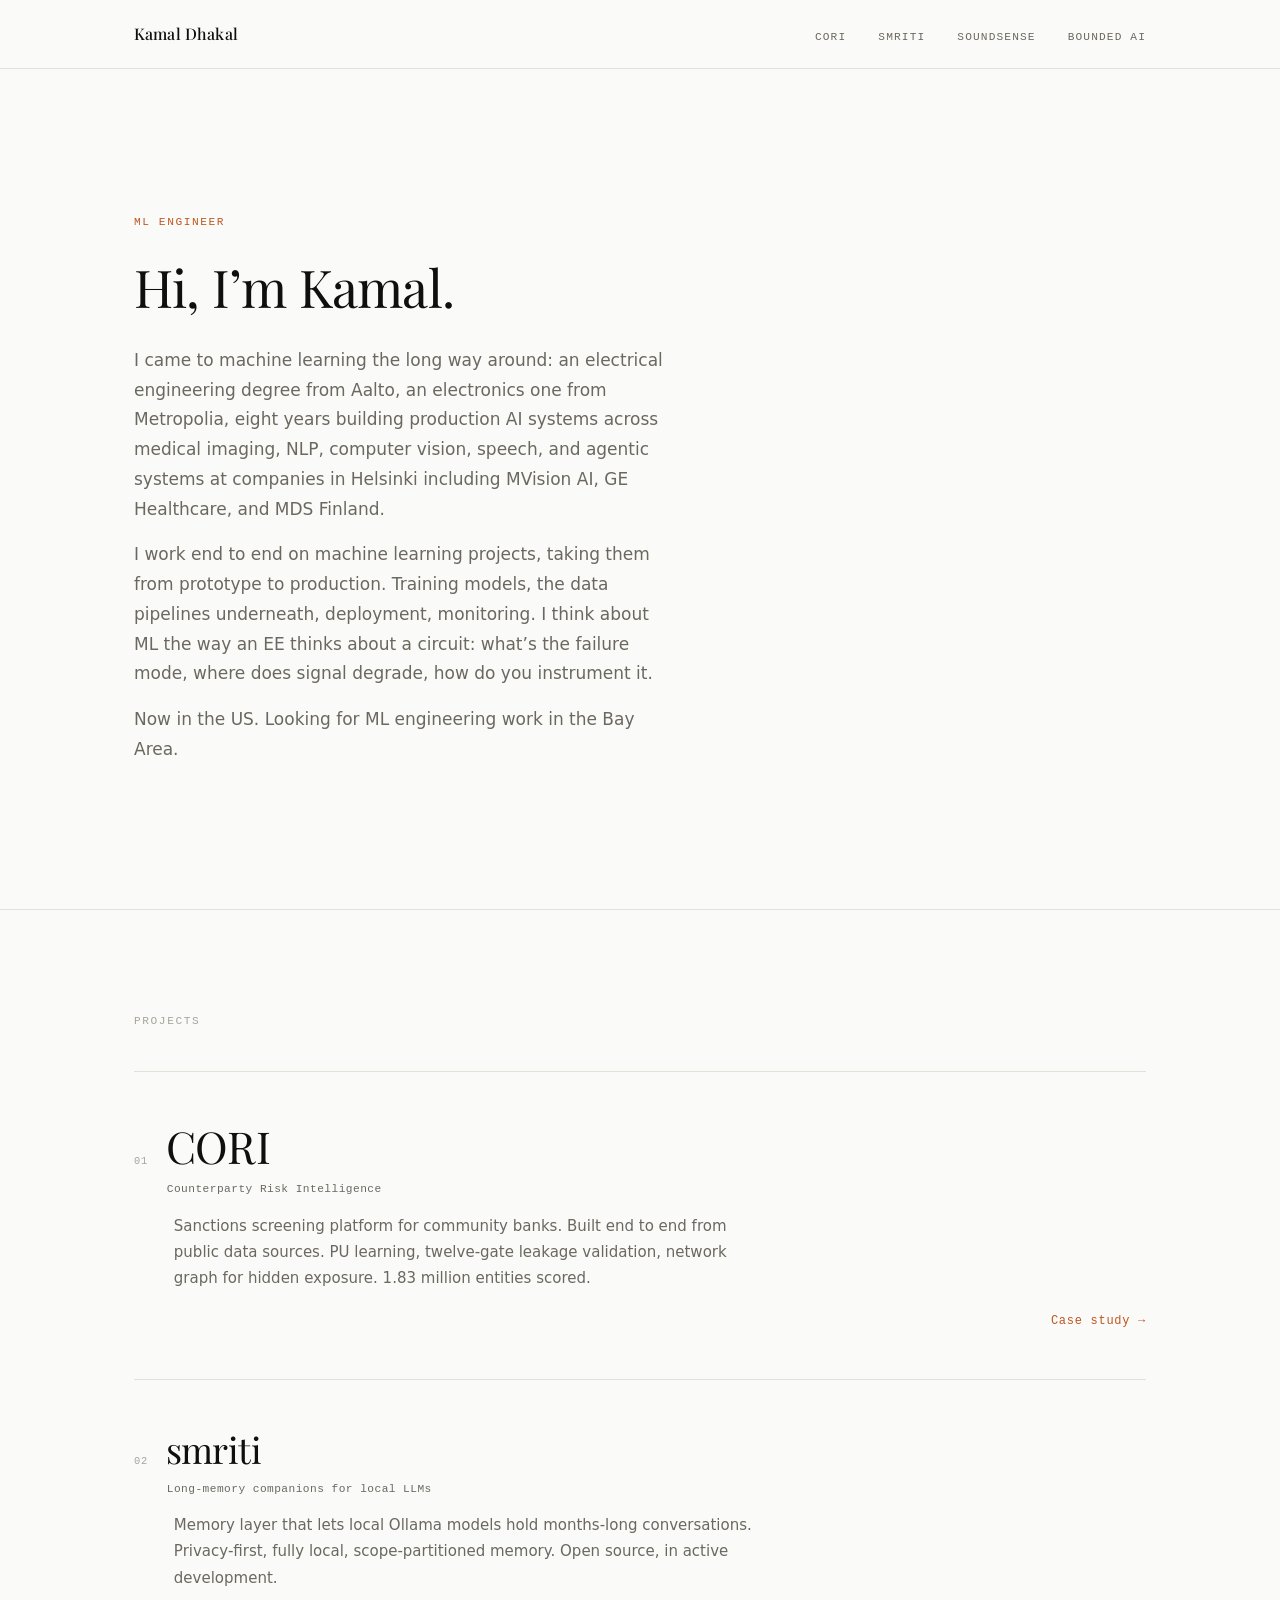
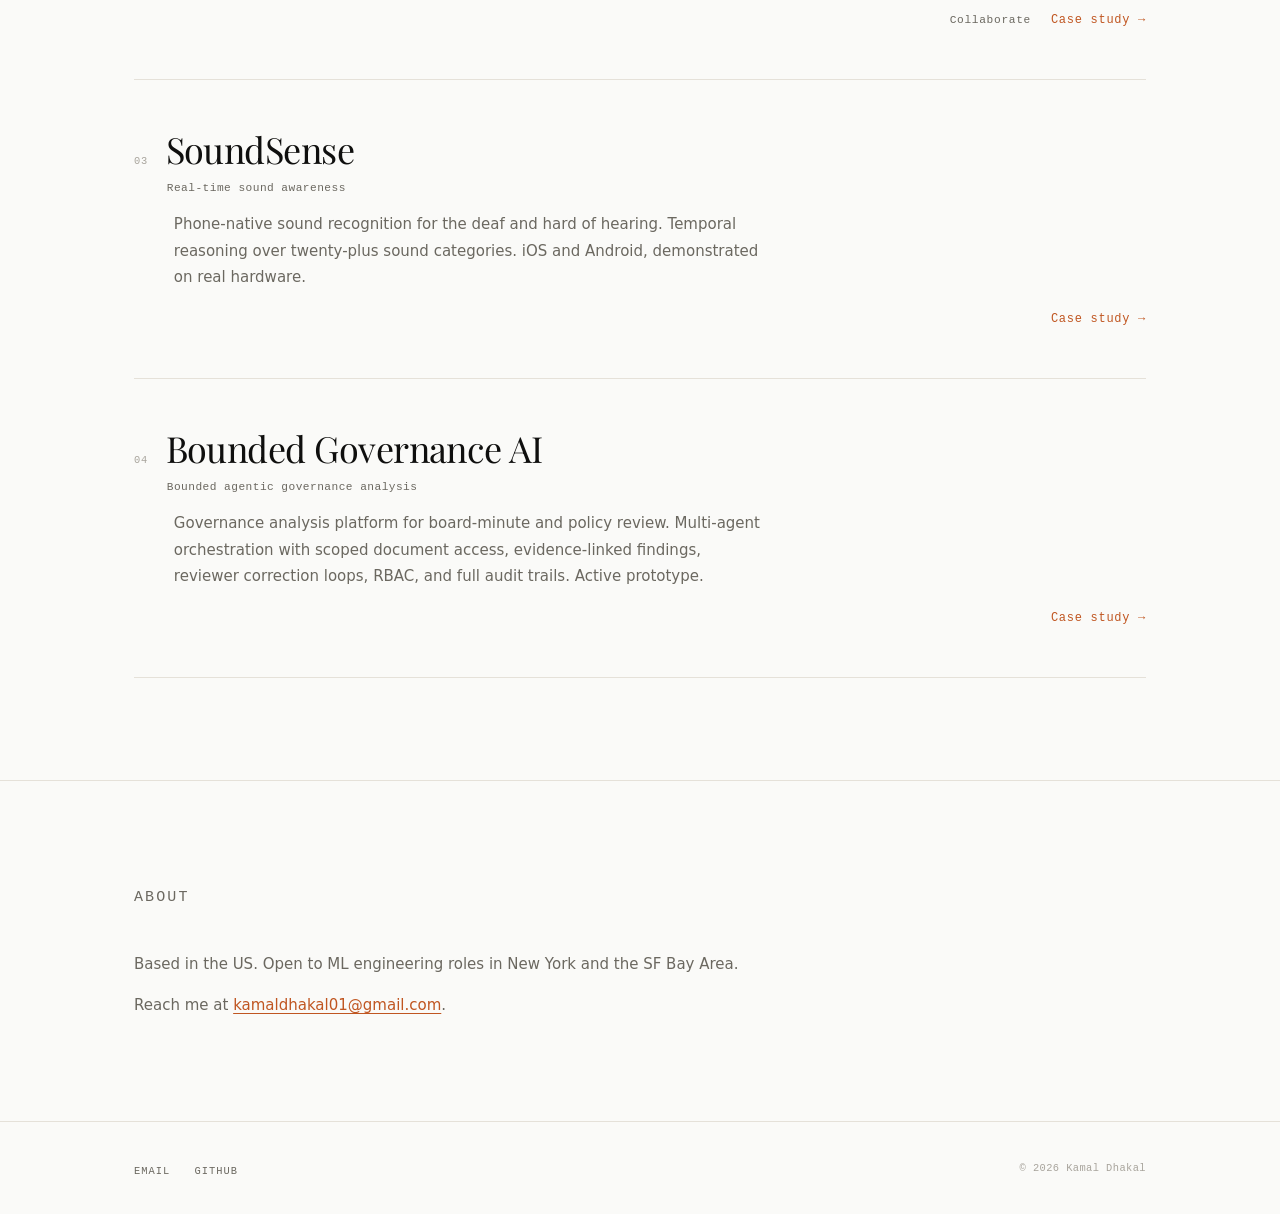
==== index.html @ 3054fc62 "initial portfolio site with 4 projects" ====
<!DOCTYPE html>
<html lang="en">
<head>
  <meta charset="UTF-8">
  <meta name="viewport" content="width=device-width, initial-scale=1.0">
  <title>Kamal Dhakal</title>
  <meta name="description" content="ML engineer. Eight years building production AI systems across medical imaging, NLP, computer vision, speech, and agentic systems. Now in the US, looking for ML engineering work in the Bay Area.">
  <link rel="preconnect" href="https://fonts.googleapis.com">
  <link rel="preconnect" href="https://fonts.gstatic.com" crossorigin>
  <link href="https://fonts.googleapis.com/css2?family=Playfair+Display:ital,wght@0,400;0,500;1,400&display=swap" rel="stylesheet">
  <link rel="stylesheet" href="styles.css">
</head>
<body>

  <nav class="site-nav">
    <div class="wrap nav-inner">
      <a href="/" class="nav-brand">Kamal Dhakal</a>
      <ul class="nav-items">
        <li><a href="/projects/cori/">CORI</a></li>
        <li><a href="/projects/smriti/">smriti</a></li>
        <li><a href="/projects/soundsense/">SoundSense</a></li>
        <li><a href="/projects/bounded-governance-ai/">Bounded AI</a></li>
      </ul>
    </div>
  </nav>

  <main>

    <section class="hero">
      <div class="wrap">
        <p class="hero-eyebrow">ML Engineer</p>
        <h1>Hi, I&rsquo;m Kamal.</h1>
        <p class="hero-body">I came to machine learning the long way around: an electrical engineering degree from Aalto, an electronics one from Metropolia, eight years building production AI systems across medical imaging, NLP, computer vision, speech, and agentic systems at companies in Helsinki including MVision AI, GE Healthcare, and MDS Finland.</p>
        <p class="hero-body">I work end to end on machine learning projects, taking them from prototype to production. Training models, the data pipelines underneath, deployment, monitoring. I think about ML the way an EE thinks about a circuit: what&rsquo;s the failure mode, where does signal degrade, how do you instrument it.</p>
        <p class="hero-body">Now in the US. Looking for ML engineering work in the Bay Area.</p>
      </div>
    </section>

    <section class="projects-section" id="projects">
      <div class="wrap">
        <p class="section-eyebrow">Projects</p>

        <div class="project-list">

          <!-- ── CORI ──────────────────────────────────────────── -->
          <article class="project-item featured">
            <div class="project-item-head">
              <span class="project-num">01</span>
              <h2>CORI</h2>
            </div>
            <p class="project-meta">Counterparty Risk Intelligence</p>
            <p class="project-blurb">Sanctions screening platform for community banks. Built end to end from public data sources. PU learning, twelve-gate leakage validation, network graph for hidden exposure. 1.83 million entities scored.</p>
            <div class="project-item-foot">
              <a href="/projects/cori/" class="cta-link">Case study &rarr;</a>
            </div>
          </article>

          <!-- ── smriti ─────────────────────────────────────────── -->
          <article class="project-item">
            <div class="project-item-head">
              <span class="project-num">02</span>
              <h2>smriti</h2>
            </div>
            <p class="project-meta">Long-memory companions for local LLMs</p>
            <p class="project-blurb">Memory layer that lets local Ollama models hold months-long conversations. Privacy-first, fully local, scope-partitioned memory. Open source, in active development.</p>
            <div class="project-item-foot">
              <a href="mailto:kamaldhakal01@gmail.com" class="cta-link-secondary">Collaborate</a>
              <a href="/projects/smriti/" class="cta-link">Case study &rarr;</a>
            </div>
          </article>

          <!-- ── SoundSense ─────────────────────────────────────── -->
          <article class="project-item">
            <div class="project-item-head">
              <span class="project-num">03</span>
              <h2>SoundSense</h2>
            </div>
            <p class="project-meta">Real-time sound awareness</p>
            <p class="project-blurb">Phone-native sound recognition for the deaf and hard of hearing. Temporal reasoning over twenty-plus sound categories. iOS and Android, demonstrated on real hardware.</p>
            <div class="project-item-foot">
              <a href="/projects/soundsense/" class="cta-link">Case study &rarr;</a>
            </div>
          </article>

          <!-- ── Bounded Governance AI ──────────────────────────── -->
          <article class="project-item">
            <div class="project-item-head">
              <span class="project-num">04</span>
              <h2>Bounded Governance AI</h2>
            </div>
            <p class="project-meta">Bounded agentic governance analysis</p>
            <p class="project-blurb">Governance analysis platform for board-minute and policy review. Multi-agent orchestration with scoped document access, evidence-linked findings, reviewer correction loops, RBAC, and full audit trails. Active prototype.</p>
            <div class="project-item-foot">
              <a href="/projects/bounded-governance-ai/" class="cta-link">Case study &rarr;</a>
            </div>
          </article>

        </div>
      </div>
    </section>

    <section class="about-section">
      <div class="wrap">
        <p class="section-eyebrow">About</p>
        <p>Based in the US. Open to ML engineering roles in New York and the SF Bay Area.</p>
        <p>Reach me at <a href="mailto:kamaldhakal01@gmail.com" class="link-accent">kamaldhakal01@gmail.com</a>.</p>
      </div>
    </section>

  </main>

  <footer class="site-footer">
    <div class="wrap footer-inner">
      <ul class="footer-links">
        <li><a href="mailto:kamaldhakal01@gmail.com">Email</a></li>
        <li><a href="https://github.com/dhakalkamal" target="_blank" rel="noopener noreferrer">GitHub</a></li>
      </ul>
      <span class="footer-copy">&copy; 2026 Kamal Dhakal</span>
    </div>
  </footer>

</body>
</html>
---- styles.css ----
/* ============================================================
   Reset & base
   ============================================================ */
*, *::before, *::after {
  box-sizing: border-box;
  margin: 0;
  padding: 0;
}

html {
  scroll-behavior: smooth;
  -webkit-text-size-adjust: 100%;
}

body {
  background: var(--bg);
  color: var(--text);
  font-family: var(--font-body);
  font-size: 1.0625rem;
  line-height: 1.65;
  -webkit-font-smoothing: antialiased;
  -moz-osx-font-smoothing: grayscale;
}

img {
  display: block;
  max-width: 100%;
  height: auto;
}

a {
  color: inherit;
  text-decoration: none;
}

/* ============================================================
   Design tokens
   ============================================================ */
:root {
  --bg:        #FAFAF8;
  --surface:   #F2EFE9;
  --border:    #E5E1D9;
  --text:      #0F0F0E;
  --muted:     #6B6860;
  --faint:     #A8A49C;
  --accent:    #C05621;
  --accent-bg: #FBF0EC;

  --font-display: "Playfair Display", Georgia, "Times New Roman", serif;
  --font-body:    system-ui, -apple-system, BlinkMacSystemFont, "Segoe UI", sans-serif;
  --font-mono:    "SF Mono", "Fira Code", "Fira Mono", ui-monospace, monospace;

  --max-w: 1100px;
  --prose: 66ch;
  --pad:   clamp(1.25rem, 5vw, 2.75rem);
  --vgap:  clamp(4rem, 8vw, 7rem);
}

/* ============================================================
   Typography
   ============================================================ */
h1, h2, h3, h4 {
  font-family: var(--font-display);
  font-weight: 400;
  line-height: 1.2;
  letter-spacing: -0.015em;
  color: var(--text);
}

h1 { font-size: clamp(2.25rem, 5vw, 3.25rem); }
h2 { font-size: clamp(1.375rem, 2.75vw, 1.875rem); }
h3 { font-size: clamp(1.125rem, 2vw, 1.375rem); }

code {
  font-family: var(--font-mono);
  font-size: 0.875em;
  color: var(--text);
}

/* ============================================================
   Layout
   ============================================================ */
.wrap {
  max-width: var(--max-w);
  margin-inline: auto;
  padding-inline: var(--pad);
}

/* ============================================================
   Nav
   ============================================================ */
.site-nav {
  position: sticky;
  top: 0;
  z-index: 100;
  background: var(--bg);
  border-bottom: 1px solid var(--border);
  padding-block: 1.25rem;
}

.nav-inner {
  display: flex;
  align-items: center;
  justify-content: space-between;
  gap: 1.5rem;
}

.nav-brand {
  font-family: var(--font-display);
  font-size: 1rem;
  font-weight: 500;
  color: var(--text);
  letter-spacing: 0.01em;
  transition: opacity 0.15s;
}
.nav-brand:hover { opacity: 0.55; }

.nav-items {
  list-style: none;
  display: flex;
  gap: 2rem;
}

.nav-items a {
  font-family: var(--font-mono);
  font-size: 0.7rem;
  letter-spacing: 0.1em;
  text-transform: uppercase;
  color: var(--muted);
  transition: color 0.15s;
}
.nav-items a:hover { color: var(--text); }

.nav-back-link {
  font-family: var(--font-mono);
  font-size: 0.7rem;
  letter-spacing: 0.1em;
  text-transform: uppercase;
  color: var(--muted);
  transition: color 0.15s;
}
.nav-back-link:hover { color: var(--accent); }

/* ============================================================
   Hero
   ============================================================ */
.hero {
  padding-block: clamp(5rem, 12vw, 9rem);
  border-bottom: 1px solid var(--border);
}

.hero-eyebrow {
  font-family: var(--font-mono);
  font-size: 0.7rem;
  letter-spacing: 0.14em;
  text-transform: uppercase;
  color: var(--accent);
  margin-bottom: 1.5rem;
}

.hero h1 {
  margin-bottom: 1.75rem;
  max-width: 16ch;
}

.hero-body {
  font-size: 1.0625rem;
  color: var(--muted);
  line-height: 1.75;
  max-width: 50ch;
}

.hero-body + .hero-body {
  margin-top: 1rem;
}

/* ============================================================
   Projects section (landing)
   ============================================================ */
.projects-section {
  padding-block: var(--vgap);
}

.section-eyebrow {
  font-family: var(--font-mono);
  font-size: 0.7rem;
  letter-spacing: 0.14em;
  text-transform: uppercase;
  color: var(--faint);
  margin-bottom: 2.5rem;
}

.project-list {
  border-top: 1px solid var(--border);
}

.project-item {
  border-bottom: 1px solid var(--border);
  padding-block: clamp(2rem, 4vw, 3rem);
}

.project-item-head {
  display: flex;
  align-items: baseline;
  gap: 1rem;
  margin-bottom: 0.5rem;
}

.project-num {
  font-family: var(--font-mono);
  font-size: 0.65rem;
  color: var(--faint);
  letter-spacing: 0.08em;
  flex-shrink: 0;
  min-width: 2.5ch;
}

.project-item h2 {
  font-size: clamp(1.5rem, 3.5vw, 2.25rem);
  flex: 1;
}

.project-item.featured h2 {
  font-size: clamp(1.875rem, 4vw, 2.75rem);
}

.project-meta {
  font-family: var(--font-mono);
  font-size: 0.7rem;
  letter-spacing: 0.04em;
  color: var(--muted);
  margin-bottom: 0.875rem;
  margin-left: calc(2.5ch + 1rem);
}

.project-blurb {
  font-size: 0.9375rem;
  color: var(--muted);
  line-height: 1.75;
  max-width: 62ch;
  margin-left: calc(2.5ch + 1rem);
  margin-bottom: 1.25rem;
}

.project-item-foot {
  display: flex;
  align-items: baseline;
  justify-content: flex-end;
  flex-wrap: wrap;
  gap: 1.25rem;
  margin-left: calc(2.5ch + 1rem);
}

.cta-link {
  font-family: var(--font-mono);
  font-size: 0.75rem;
  letter-spacing: 0.06em;
  color: var(--accent);
  flex-shrink: 0;
  transition: opacity 0.15s;
}
.cta-link:hover { opacity: 0.65; }

.cta-link-secondary {
  font-family: var(--font-mono);
  font-size: 0.7rem;
  letter-spacing: 0.06em;
  color: var(--muted);
  flex-shrink: 0;
  transition: color 0.15s;
}
.cta-link-secondary:hover { color: var(--text); }

/* ============================================================
   About section (landing)
   ============================================================ */
.about-section {
  padding-block: var(--vgap);
  border-top: 1px solid var(--border);
}

.about-section p {
  font-size: 0.9375rem;
  color: var(--muted);
  line-height: 1.8;
  max-width: var(--prose);
}

.about-section p + p {
  margin-top: 0.875rem;
}

.link-accent {
  color: var(--accent);
  text-decoration: underline;
  text-underline-offset: 3px;
  transition: opacity 0.15s;
}
.link-accent:hover { opacity: 0.7; }

/* ============================================================
   Footer
   ============================================================ */
.site-footer {
  border-top: 1px solid var(--border);
  padding-block: 2rem;
}

.footer-inner {
  display: flex;
  align-items: center;
  justify-content: space-between;
  flex-wrap: wrap;
  gap: 1rem;
}

.footer-links {
  list-style: none;
  display: flex;
  gap: 1.5rem;
}

.footer-links a {
  font-family: var(--font-mono);
  font-size: 0.65rem;
  letter-spacing: 0.1em;
  text-transform: uppercase;
  color: var(--muted);
  transition: color 0.15s;
}
.footer-links a:hover { color: var(--text); }

.footer-copy {
  font-family: var(--font-mono);
  font-size: 0.65rem;
  letter-spacing: 0.04em;
  color: var(--faint);
}

/* ============================================================
   Case study:page header
   ============================================================ */
.case-header {
  padding-block: clamp(3rem, 7vw, 5rem);
  border-bottom: 1px solid var(--border);
}

.case-header-tag {
  font-family: var(--font-mono);
  font-size: 0.65rem;
  letter-spacing: 0.12em;
  text-transform: uppercase;
  color: var(--accent);
  background: var(--accent-bg);
  display: inline-block;
  padding: 0.25em 0.65em;
  border-radius: 3px;
  margin-bottom: 1.5rem;
}

.case-header h1 {
  margin-bottom: 0.75rem;
}

.case-tagline {
  font-size: 1.0625rem;
  color: var(--muted);
  line-height: 1.65;
  max-width: 52ch;
  margin-bottom: 1.75rem;
}

.case-header-links {
  display: flex;
  gap: 1.5rem;
  flex-wrap: wrap;
}

.case-header-links a {
  font-family: var(--font-mono);
  font-size: 0.7rem;
  letter-spacing: 0.06em;
  color: var(--accent);
  text-decoration: underline;
  text-underline-offset: 3px;
  transition: opacity 0.15s;
}
.case-header-links a:hover { opacity: 0.65; }

/* ============================================================
   Case study:body
   ============================================================ */
.case-body {
  padding-block: clamp(3rem, 6vw, 5rem);
}

.case-section {
  margin-bottom: clamp(3rem, 6vw, 4.5rem);
  max-width: var(--prose);
}

.case-section-label {
  font-family: var(--font-mono);
  font-size: 0.65rem;
  letter-spacing: 0.12em;
  text-transform: uppercase;
  color: var(--accent);
  margin-bottom: 0.75rem;
}

.case-section h2 {
  font-size: clamp(1.25rem, 2.5vw, 1.625rem);
  margin-bottom: 1.125rem;
}

.case-section p {
  font-size: 0.9375rem;
  color: var(--muted);
  line-height: 1.8;
}

.case-section p + p {
  margin-top: 0.875rem;
}

/* ============================================================
   Case study:screenshots & media
   ============================================================ */
.case-media {
  max-width: var(--prose);
  margin-block: clamp(2rem, 4vw, 3rem);
}

.case-media.wide {
  max-width: min(calc(var(--prose) + 10rem), 100%);
}

.case-media figure {
  margin: 0;
}

.case-media img {
  width: 100%;
  border: 1px solid var(--border);
  border-radius: 6px;
  min-height: 180px;
  background: var(--surface);
}

.case-media figcaption {
  font-family: var(--font-mono);
  font-size: 0.65rem;
  letter-spacing: 0.04em;
  color: var(--faint);
  margin-top: 0.625rem;
}

.media-pair {
  display: grid;
  grid-template-columns: repeat(auto-fit, minmax(260px, 1fr));
  gap: 1.25rem;
}

/* YouTube embed */
.video-embed {
  position: relative;
  padding-bottom: 56.25%;
  height: 0;
  overflow: hidden;
  border: 1px solid var(--border);
  border-radius: 6px;
  background: var(--surface);
  margin-bottom: clamp(2rem, 4vw, 3rem);
  max-width: var(--prose);
}

.video-embed iframe {
  position: absolute;
  inset: 0;
  width: 100%;
  height: 100%;
  border: 0;
}

.video-placeholder {
  position: absolute;
  inset: 0;
  display: flex;
  align-items: center;
  justify-content: center;
  font-family: var(--font-mono);
  font-size: 0.7rem;
  letter-spacing: 0.08em;
  color: var(--faint);
}

/* ============================================================
   Case study:article footer links
   ============================================================ */
.case-article-footer {
  margin-top: clamp(2.5rem, 5vw, 4rem);
  padding-top: 2rem;
  border-top: 1px solid var(--border);
  display: flex;
  gap: 1.5rem;
  flex-wrap: wrap;
}

.case-article-footer a {
  font-family: var(--font-mono);
  font-size: 0.7rem;
  letter-spacing: 0.06em;
  color: var(--accent);
  text-decoration: underline;
  text-underline-offset: 3px;
  transition: opacity 0.15s;
}
.case-article-footer a:hover { opacity: 0.65; }

/* ============================================================
   Responsive
   ============================================================ */
@media (max-width: 600px) {
  :root {
    --vgap: clamp(3rem, 7vw, 5rem);
  }

  .nav-inner {
    flex-wrap: wrap;
  }

  .nav-items {
    gap: 1.25rem;
    flex-wrap: wrap;
  }

  .project-meta,
  .project-blurb,
  .project-item-foot {
    margin-left: 0;
  }

  .project-item-foot {
    flex-direction: column;
    align-items: flex-start;
  }
}
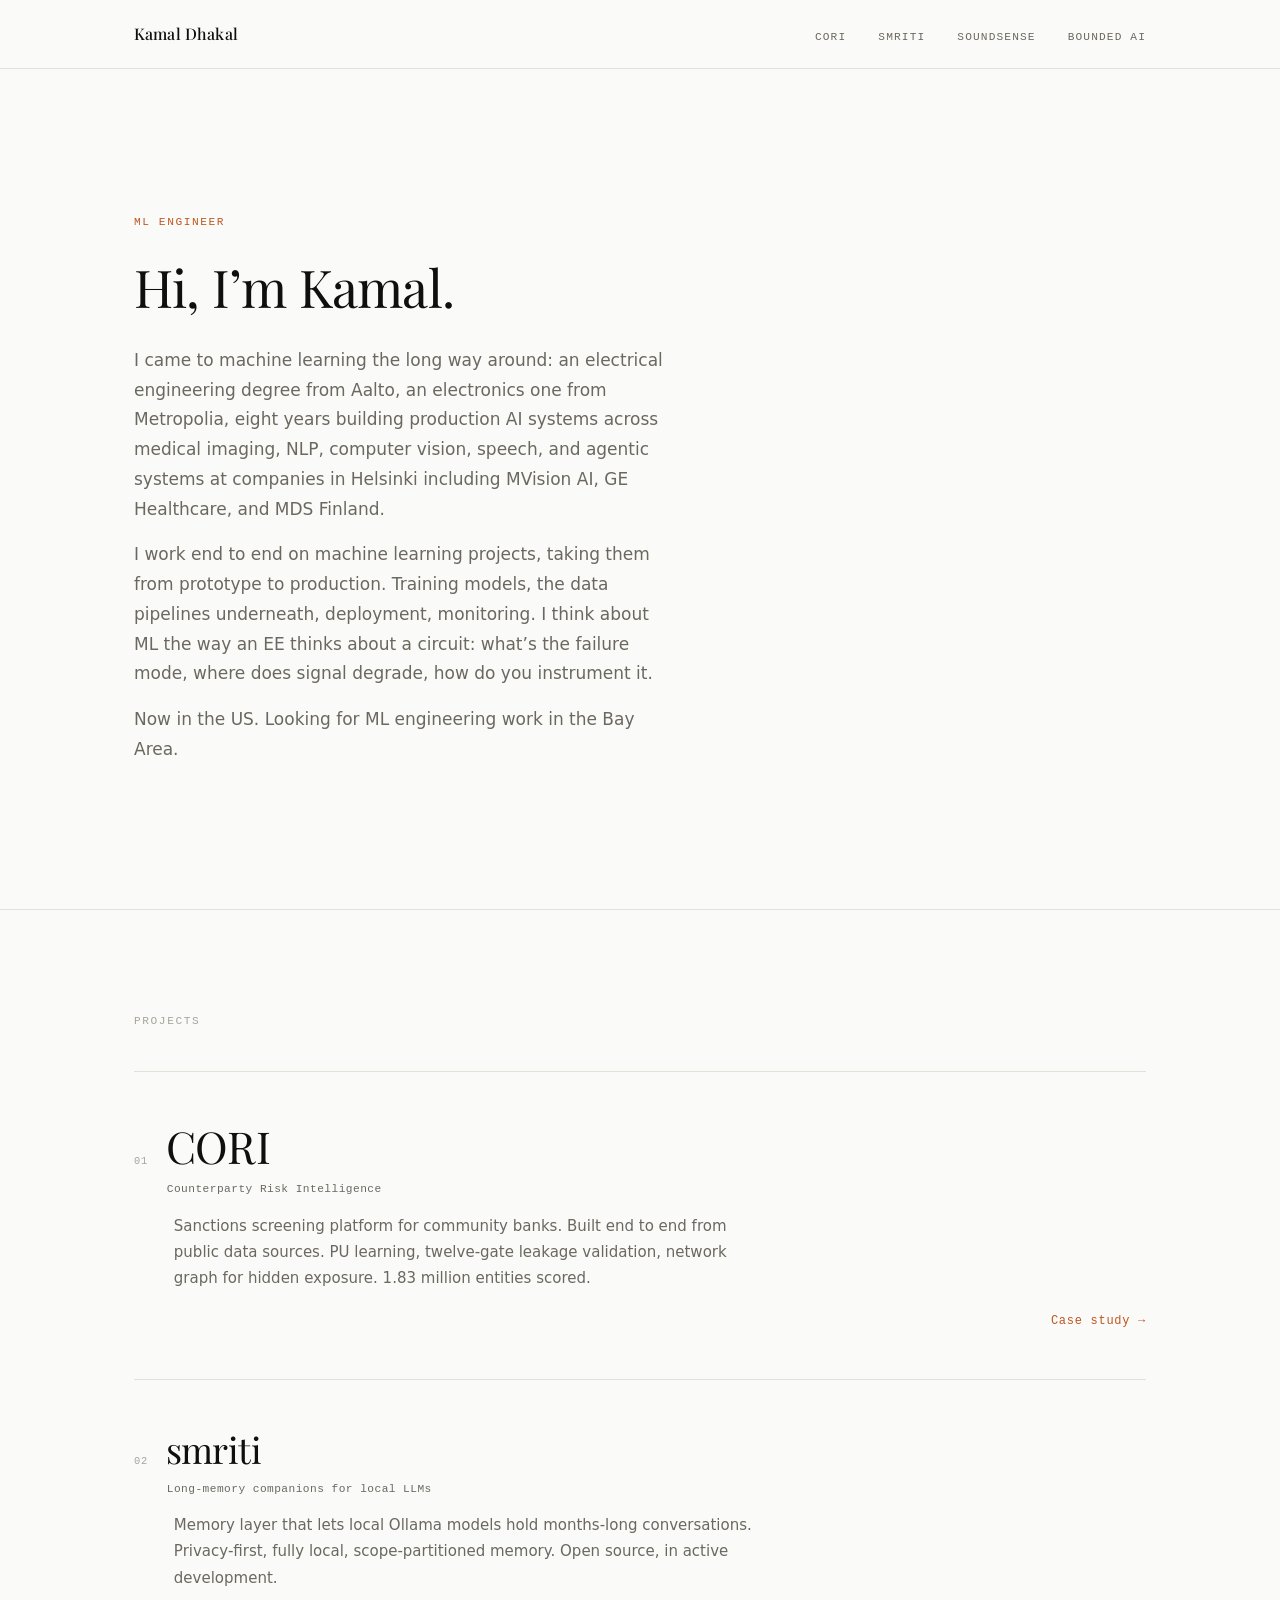
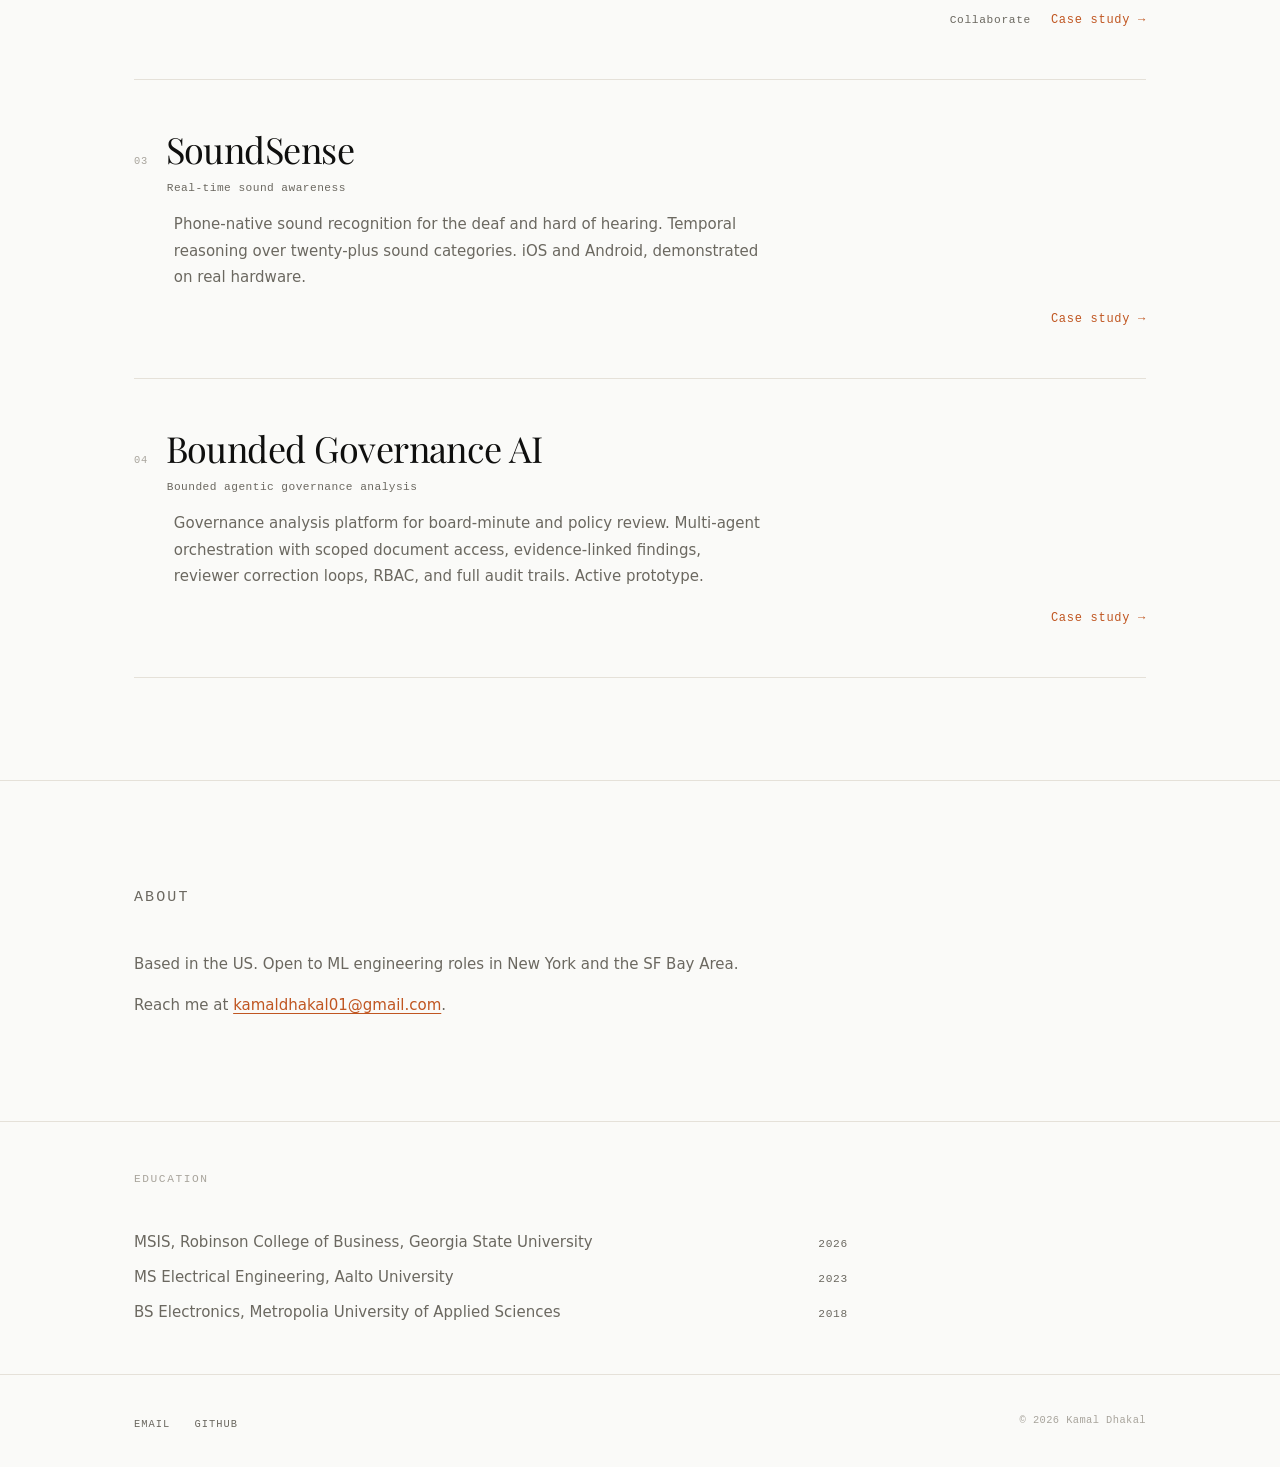
==== commit 4a92b7e6: "added education" ====
--- a/index.html
+++ b/index.html
@@ -107,6 +107,26 @@
       </div>
     </section>
 
+    <section class="education-section">
+      <div class="wrap">
+        <p class="section-eyebrow">Education</p>
+        <ul class="education-list">
+          <li class="education-item">
+            <span>MSIS, Robinson College of Business, Georgia State University</span>
+            <span class="education-year">2026</span>
+          </li>
+          <li class="education-item">
+            <span>MS Electrical Engineering, Aalto University</span>
+            <span class="education-year">2023</span>
+          </li>
+          <li class="education-item">
+            <span>BS Electronics, Metropolia University of Applied Sciences</span>
+            <span class="education-year">2018</span>
+          </li>
+        </ul>
+      </div>
+    </section>
+
   </main>
 
   <footer class="site-footer">
--- a/styles.css
+++ b/styles.css
@@ -288,6 +288,38 @@
 
 .about-section p + p {
   margin-top: 0.875rem;
+}
+
+.education-section {
+  padding-block: clamp(2rem, 4vw, 3rem);
+  border-top: 1px solid var(--border);
+}
+
+.education-list {
+  list-style: none;
+  max-width: var(--prose);
+}
+
+.education-item {
+  display: flex;
+  justify-content: space-between;
+  align-items: baseline;
+  gap: 1.5rem;
+  font-size: 0.9375rem;
+  color: var(--muted);
+  line-height: 1.8;
+}
+
+.education-item + .education-item {
+  margin-top: 0.5rem;
+}
+
+.education-year {
+  font-family: var(--font-mono);
+  font-size: 0.7rem;
+  letter-spacing: 0.06em;
+  color: var(--muted);
+  white-space: nowrap;
 }
 
 .link-accent {
@@ -544,4 +576,13 @@
     flex-direction: column;
     align-items: flex-start;
   }
-}
+
+  .education-item {
+    flex-wrap: wrap;
+    gap: 0.2rem 1rem;
+  }
+
+  .education-year {
+    white-space: normal;
+  }
+}
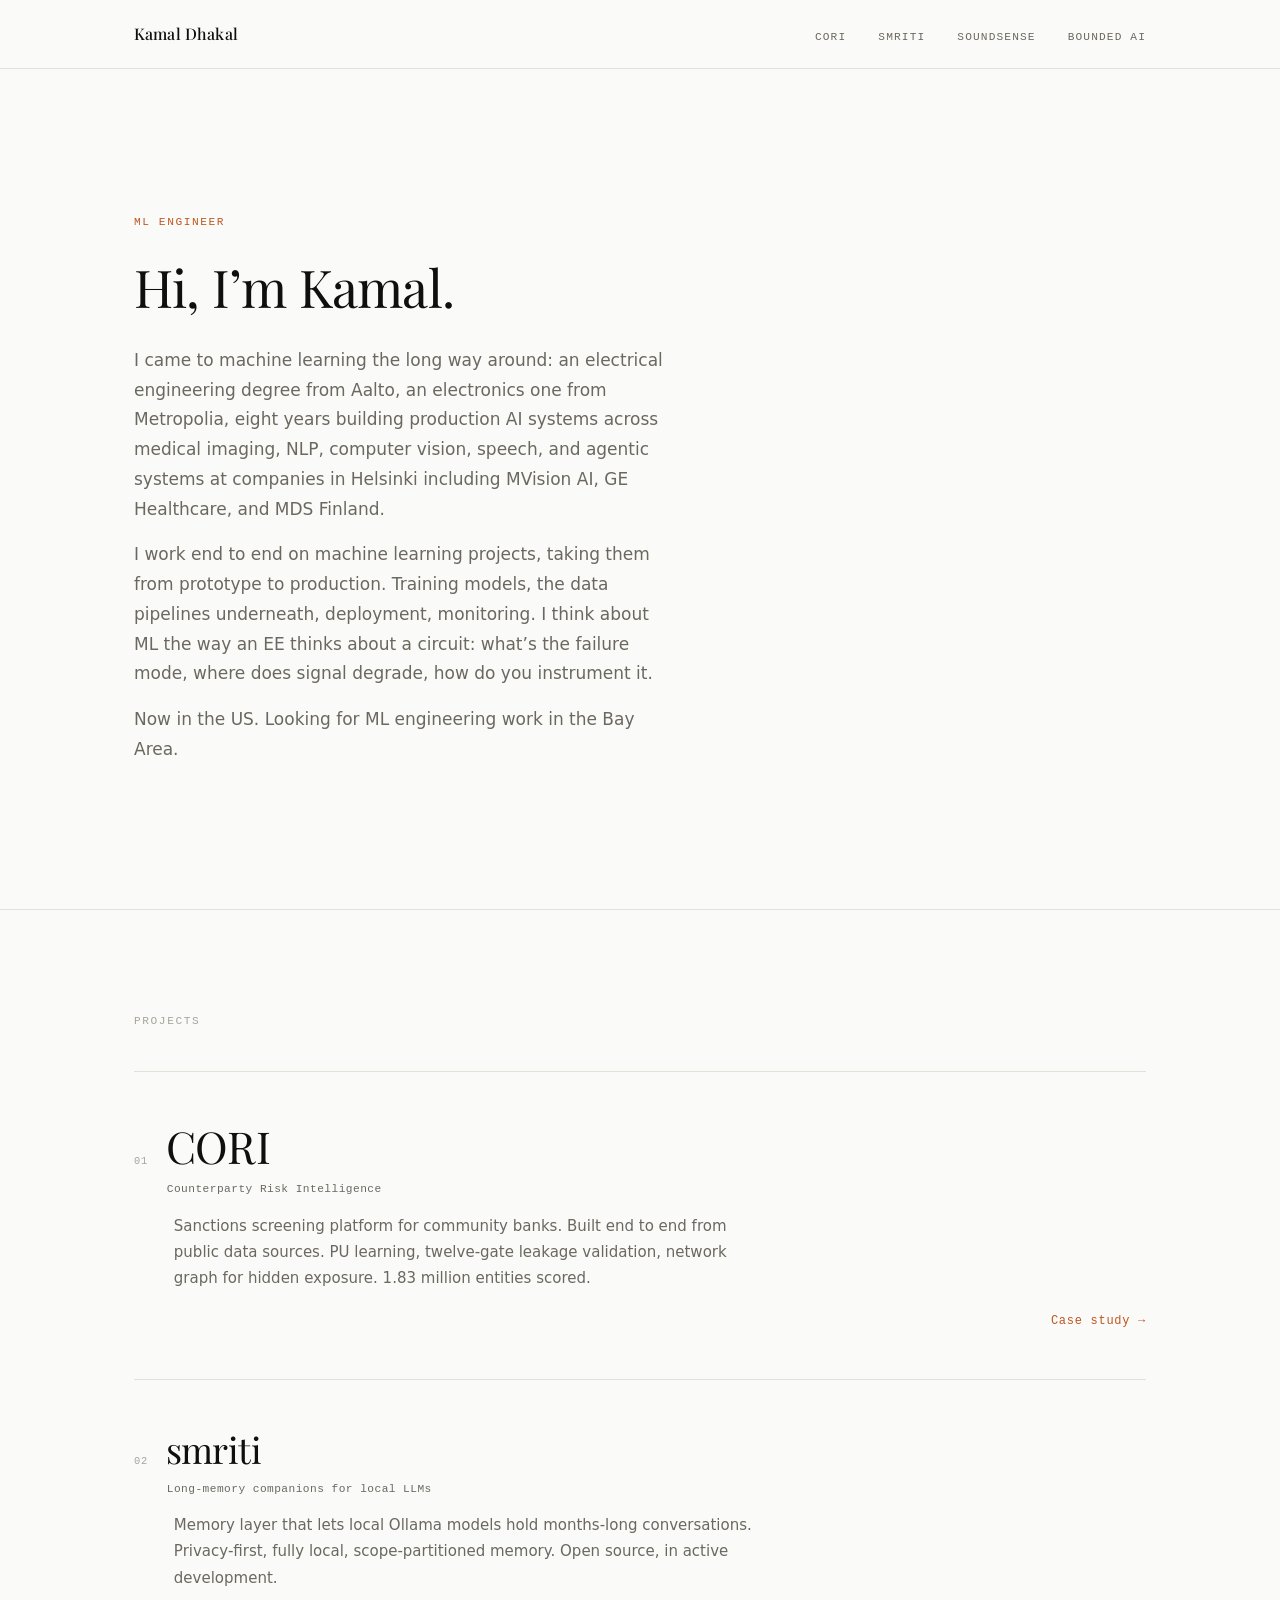
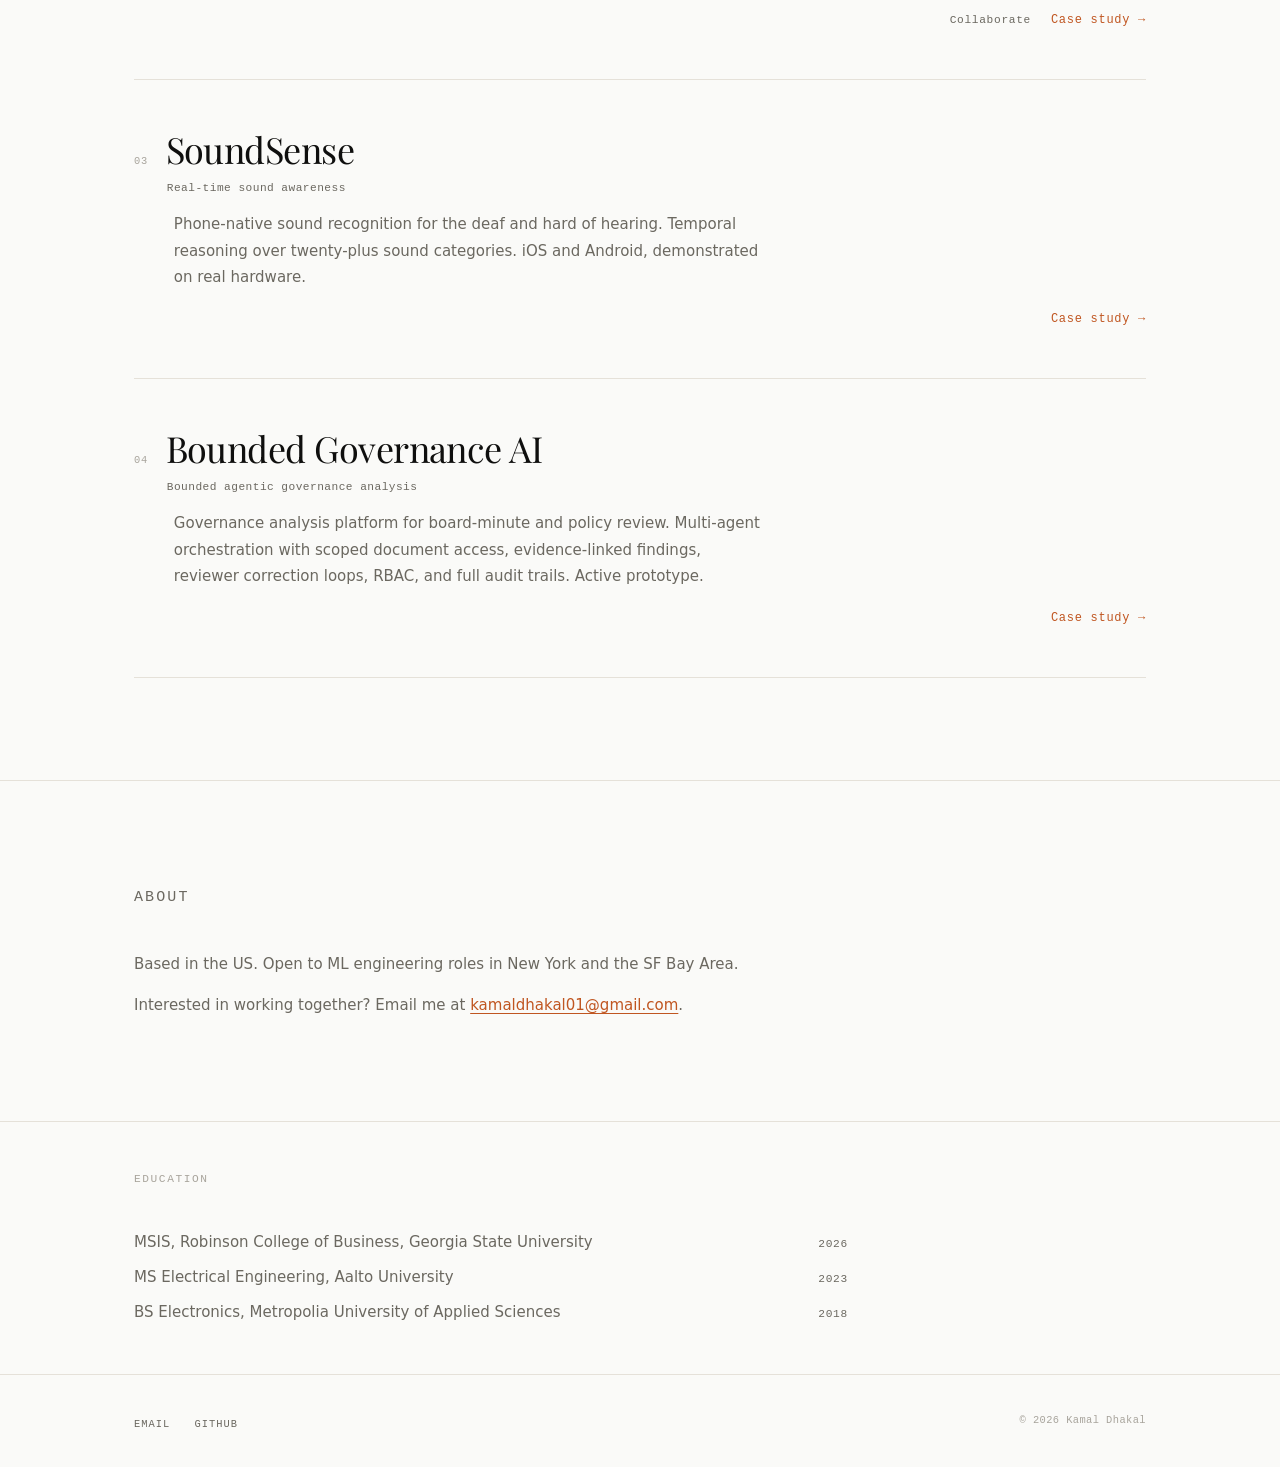
==== commit 1338238e: "refined contact details" ====
--- a/index.html
+++ b/index.html
@@ -103,7 +103,7 @@
       <div class="wrap">
         <p class="section-eyebrow">About</p>
         <p>Based in the US. Open to ML engineering roles in New York and the SF Bay Area.</p>
-        <p>Reach me at <a href="mailto:kamaldhakal01@gmail.com" class="link-accent">kamaldhakal01@gmail.com</a>.</p>
+        <p>Interested in working together? Email me at <a href="mailto:kamaldhakal01@gmail.com" class="link-accent">kamaldhakal01@gmail.com</a>.</p>
       </div>
     </section>
 
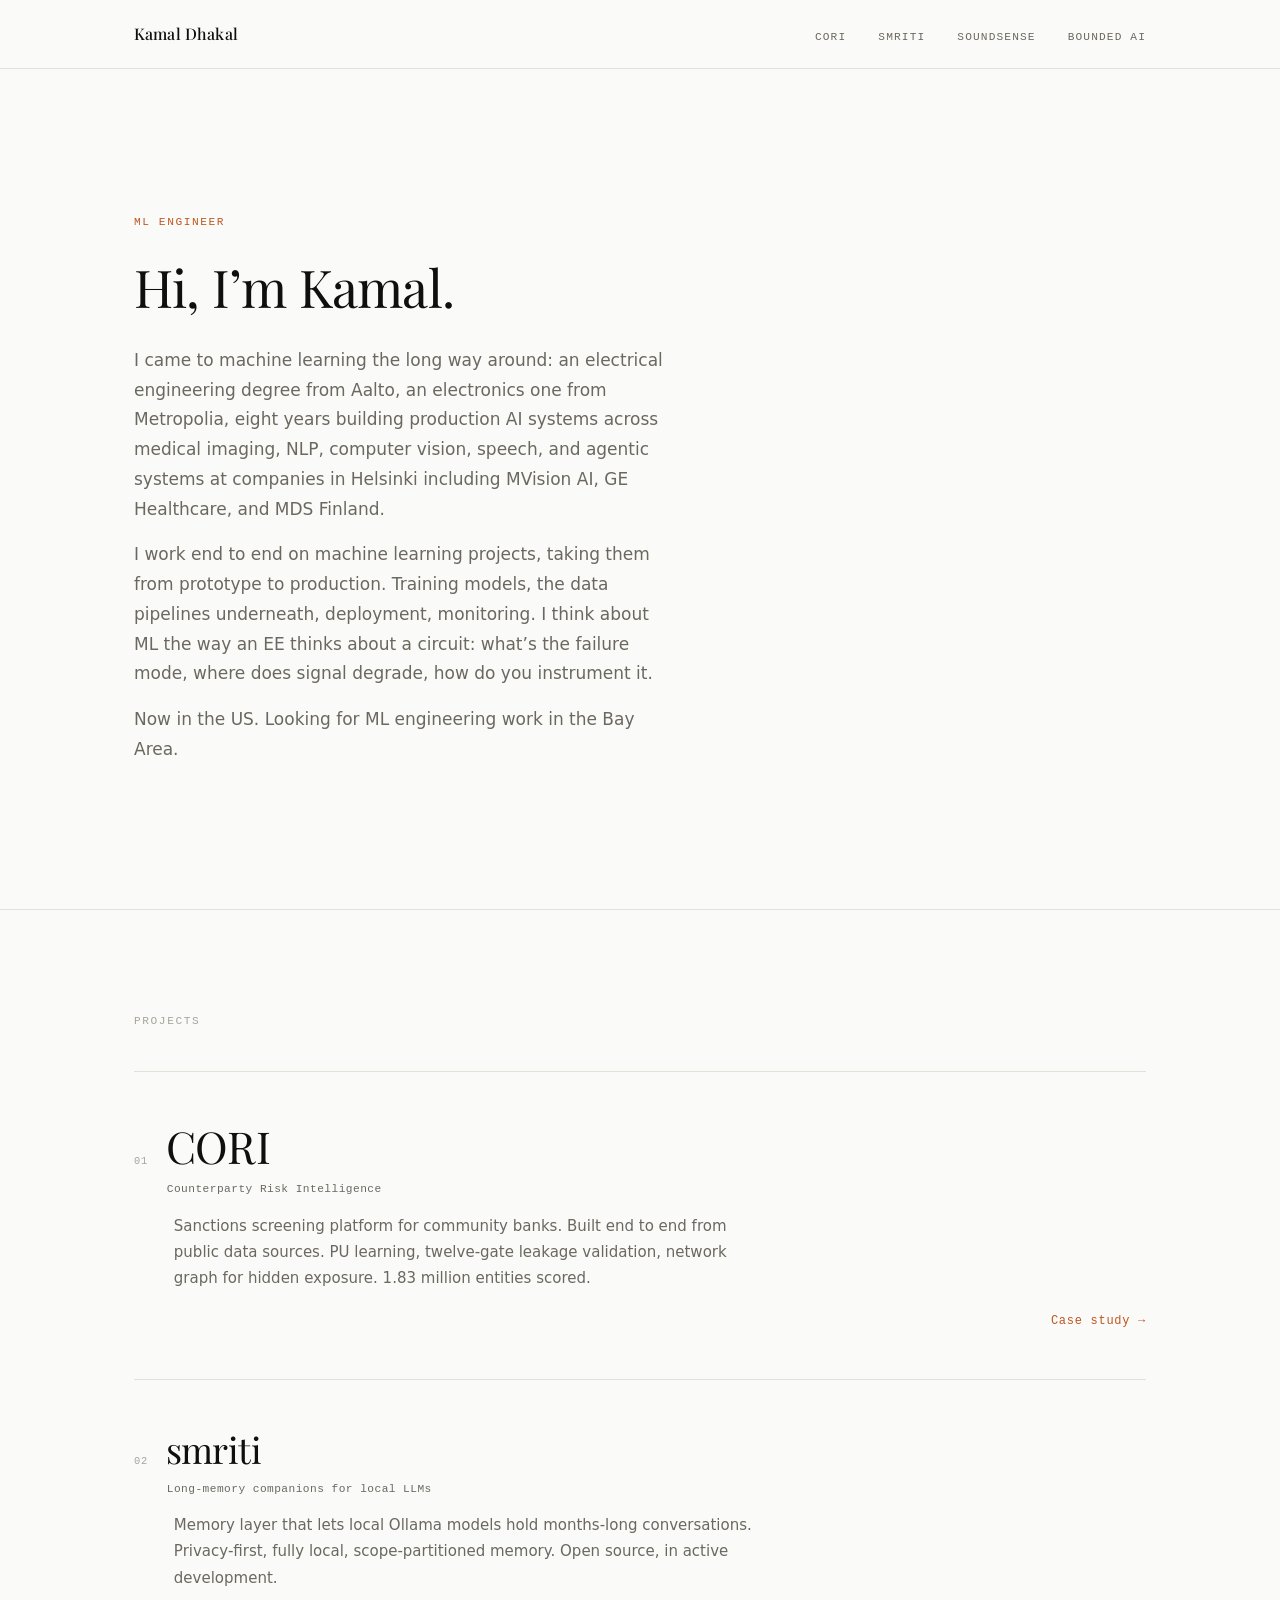
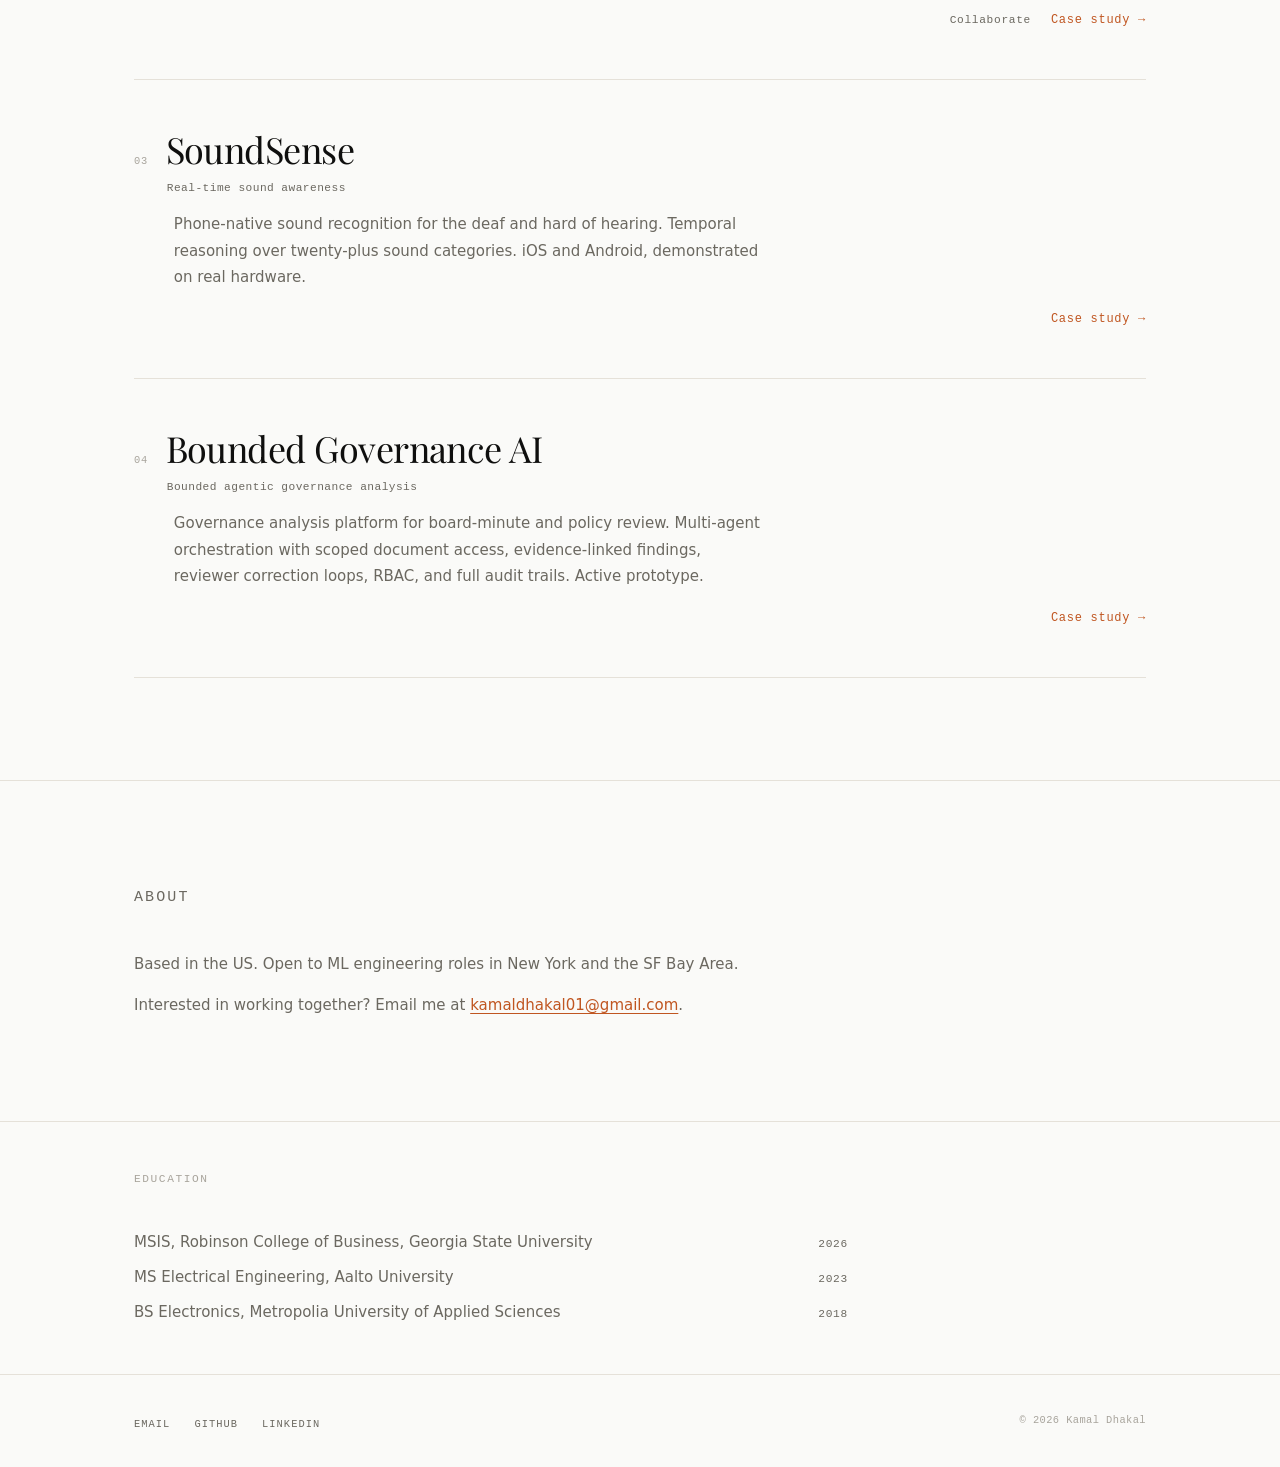
==== commit 82671337: "added linkedin profile" ====
--- a/index.html
+++ b/index.html
@@ -134,6 +134,7 @@
       <ul class="footer-links">
         <li><a href="mailto:kamaldhakal01@gmail.com">Email</a></li>
         <li><a href="https://github.com/dhakalkamal" target="_blank" rel="noopener noreferrer">GitHub</a></li>
+        <li><a href="https://www.linkedin.com/in/dhakalkamal/" target="_blank" rel="noopener noreferrer">LINKEDIN</a></li>
       </ul>
       <span class="footer-copy">&copy; 2026 Kamal Dhakal</span>
     </div>
